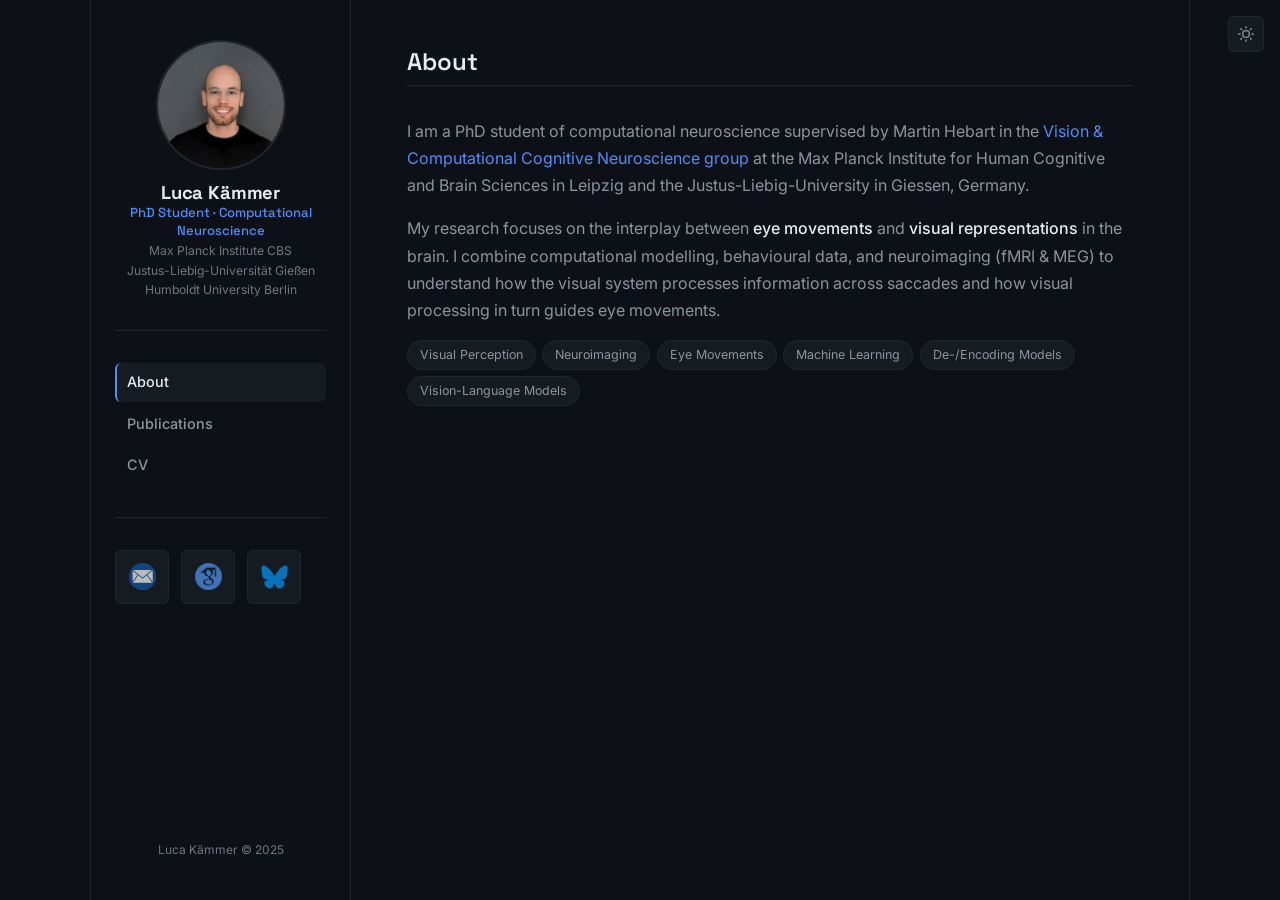
==== index.html @ f7e36b68 "last updates" ====
<!DOCTYPE html>
<html lang="en">
<head>
  <meta charset="UTF-8">
  <meta name="viewport" content="width=device-width, initial-scale=1.0">
  <title>Luca Kämmer — Computational Neuroscience</title>
  <meta name="description" content="PhD student in computational neuroscience at MPI CBS, Justus-Liebig-Universität Gießen, and Humboldt University Berlin.">
  <link rel="preconnect" href="https://fonts.googleapis.com">
  <link rel="preconnect" href="https://fonts.gstatic.com" crossorigin>
  <link href="https://fonts.googleapis.com/css2?family=Space+Grotesk:wght@400;500;600;700&family=Inter:ital,wght@0,400;0,500;1,400&display=swap" rel="stylesheet">
  <link rel="stylesheet" href="style.css">
  <script src="theme.js"></script>
</head>
<body>
<button id="theme-toggle" aria-label="Toggle light/dark mode">
  <svg class="icon-sun" xmlns="http://www.w3.org/2000/svg" width="16" height="16" viewBox="0 0 24 24" fill="none" stroke="currentColor" stroke-width="2" stroke-linecap="round" stroke-linejoin="round"><circle cx="12" cy="12" r="5"/><line x1="12" y1="1" x2="12" y2="3"/><line x1="12" y1="21" x2="12" y2="23"/><line x1="4.22" y1="4.22" x2="5.64" y2="5.64"/><line x1="18.36" y1="18.36" x2="19.78" y2="19.78"/><line x1="1" y1="12" x2="3" y2="12"/><line x1="21" y1="12" x2="23" y2="12"/><line x1="4.22" y1="19.78" x2="5.64" y2="18.36"/><line x1="18.36" y1="5.64" x2="19.78" y2="4.22"/></svg>
  <svg class="icon-moon" xmlns="http://www.w3.org/2000/svg" width="16" height="16" viewBox="0 0 24 24" fill="none" stroke="currentColor" stroke-width="2" stroke-linecap="round" stroke-linejoin="round"><path d="M21 12.79A9 9 0 1 1 11.21 3 7 7 0 0 0 21 12.79z"/></svg>
</button>
<div class="layout">

  <!-- Sidebar -->
  <aside class="sidebar">
    <div class="sidebar-profile">
      <img src="image.png" alt="Luca Kämmer" class="sidebar-photo">
      <div>
        <h1 class="sidebar-name">Luca Kämmer</h1>
        <p class="sidebar-title">PhD Student · Computational Neuroscience</p>
        <div class="sidebar-affiliations">
          <span>Max Planck Institute CBS</span>
          <span>Justus-Liebig-Universität Gießen</span>
          <span>Humboldt University Berlin</span>
        </div>
      </div>
    </div>

    <div class="sidebar-divider"></div>

    <nav class="sidebar-nav">
      <ul>
        <li><a href="index.html" class="active">About</a></li>
        <li><a href="publications.html">Publications</a></li>
        <li><a href="cv.html">CV</a></li>
      </ul>
    </nav>

    <div class="sidebar-divider"></div>

    <div class="sidebar-links">
      <a href="mailto:lucakaemmer@gmx.de" class="sidebar-icon-link" title="Email">
        <img src="icons/email.png" alt="Email">
      </a>
      <a href="https://scholar.google.com/citations?user=UzZ-Sy4AAAAJ&hl=en" class="sidebar-icon-link" target="_blank" rel="noopener" title="Google Scholar">
        <img src="icons/scholar.png" alt="Google Scholar">
      </a>
      <a href="https://bsky.app/profile/lucakaemmer.bsky.social" class="sidebar-icon-link" target="_blank" rel="noopener" title="Bluesky">
        <img src="icons/bluesky.png" alt="Bluesky">
      </a>
    </div>

    <div class="sidebar-spacer"></div>
    <p class="sidebar-footer">Luca Kämmer &copy; 2025</p>
  </aside>

  <!-- Main content -->
  <main class="content">
    <section class="section">
      <h2 class="section-title">About</h2>
      <div class="about-text">
        <p>
          I am a PhD student of computational neuroscience supervised by Martin Hebart in the 
          <a href="https://hebartlab.com/" target="_blank" rel="noopener">Vision &amp; Computational Cognitive Neuroscience group</a>
          at the Max Planck Institute for Human Cognitive and Brain Sciences in Leipzig and the Justus-Liebig-University in Giessen, Germany.
        </p>
        <p>
          My research focuses on the interplay between <strong>eye movements</strong> and <strong>visual representations</strong> in the brain. 
          I combine computational modelling, behavioural data, and neuroimaging (fMRI &amp; MEG) to understand how the visual
          system processes information across saccades and how visual processing in turn guides eye movements.
        </p>
        <div class="tag-group">
          <span class="tag">Visual Perception</span>
          <span class="tag">Neuroimaging</span>
          <span class="tag">Eye Movements</span>
          <span class="tag">Machine Learning</span>
          <span class="tag">De-/Encoding Models</span>
          <span class="tag">Vision-Language Models</span>
        </div>
      </div>
    </section>
  </main>

</div>
</body>
</html>
---- style.css ----
/* ============================================================
   CSS Custom Properties
   ============================================================ */
:root {
  --bg-base:        #0d1117;
  --bg-surface:     #161b22;
  --bg-hover:       #1c2128;
  --border:         #21262d;

  --text-primary:   #e6edf3;
  --text-secondary: #8b949e;
  --text-muted:     #6e7681;

  --accent:         #4f8ef7;
  --accent-dim:     #2d5aa8;

  --font-heading: 'Space Grotesk', sans-serif;
  --font-body:    'Inter', sans-serif;

  --sidebar-width: 260px;
  --radius:        6px;

  --space-sm:  0.5rem;
  --space-md:  1rem;
  --space-lg:  2rem;
  --space-xl:  4rem;
}

/* ============================================================
   Light mode overrides
   ============================================================ */
html.light {
  --bg-base:        #ffffff;
  --bg-surface:     #f6f8fa;
  --bg-hover:       #eaeef2;
  --border:         #d0d7de;
  --text-primary:   #1f2328;
  --text-secondary: #57606a;
  --text-muted:     #848d97;
  --accent:         #0969da;
  --accent-dim:     #0550ae;
}

/* ============================================================
   Theme toggle button
   ============================================================ */
#theme-toggle {
  position: fixed;
  top: 1rem;
  right: 1rem;
  z-index: 100;
  width: 36px;
  height: 36px;
  border-radius: var(--radius);
  border: 1px solid var(--border);
  background: var(--bg-surface);
  color: var(--text-secondary);
  cursor: pointer;
  display: flex;
  align-items: center;
  justify-content: center;
  transition: border-color 0.2s, background 0.2s, color 0.2s;
  padding: 0;
}

#theme-toggle:hover {
  border-color: var(--accent);
  color: var(--text-primary);
  background: var(--bg-hover);
}

.icon-moon { display: none; }
html.light .icon-sun  { display: none; }
html.light .icon-moon { display: block; }

/* ============================================================
   Reset & Base
   ============================================================ */
*, *::before, *::after {
  box-sizing: border-box;
  margin: 0;
  padding: 0;
}

html {
  scroll-behavior: smooth;
}

body {
  background: var(--bg-base);
  color: var(--text-primary);
  font-family: var(--font-body);
  font-size: 1rem;
  line-height: 1.7;
}

a {
  color: var(--accent);
  text-decoration: none;
}

a:hover {
  text-decoration: underline;
}

h1, h2, h3, h4 {
  font-family: var(--font-heading);
  font-weight: 600;
  line-height: 1.2;
}

/* ============================================================
   Layout
   ============================================================ */
.layout {
  display: flex;
  min-height: 100vh;
  max-width: 1100px;
  margin: 0 auto;
  border-left: 1px solid var(--border);
  border-right: 1px solid var(--border);
}

/* ============================================================
   Sidebar
   ============================================================ */
.sidebar {
  width: var(--sidebar-width);
  flex-shrink: 0;
  position: sticky;
  top: 0;
  height: 100vh;
  overflow-y: auto;
  border-right: 1px solid var(--border);
  padding: 2.5rem 1.5rem;
  display: flex;
  flex-direction: column;
  gap: 2rem;
  background: var(--bg-base);
}

/* Profile block */
.sidebar-profile {
  display: flex;
  flex-direction: column;
  align-items: center;
  text-align: center;
  gap: 0.75rem;
}

.sidebar-photo {
  width: 130px;
  height: 130px;
  border-radius: 50%;
  object-fit: cover;
  border: 2px solid var(--border);
  filter: grayscale(15%);
  display: block;
}

.sidebar-name {
  font-size: 1.15rem;
  font-weight: 700;
  color: var(--text-primary);
  letter-spacing: -0.01em;
  font-family: var(--font-heading);
}

.sidebar-title {
  font-size: 0.82rem;
  color: var(--accent);
  font-family: var(--font-heading);
  font-weight: 500;
  line-height: 1.4;
}

.sidebar-affiliations {
  display: flex;
  flex-direction: column;
  gap: 0.15rem;
  margin-top: 0.1rem;
}

.sidebar-affiliations span {
  font-size: 0.76rem;
  color: var(--text-muted);
  line-height: 1.4;
}

/* Divider */
.sidebar-divider {
  height: 1px;
  background: var(--border);
  flex-shrink: 0;
}

/* Nav */
.sidebar-nav ul {
  list-style: none;
  display: flex;
  flex-direction: column;
  gap: 0.15rem;
}

.sidebar-nav a {
  display: block;
  padding: 0.45rem 0.75rem;
  border-radius: var(--radius);
  font-size: 0.9rem;
  font-weight: 500;
  color: var(--text-secondary);
  text-decoration: none;
  transition: color 0.15s, background 0.15s;
}

.sidebar-nav a:hover {
  color: var(--text-primary);
  background: var(--bg-hover);
  text-decoration: none;
}

.sidebar-nav a.active {
  color: var(--text-primary);
  background: var(--bg-surface);
  border-left: 2px solid var(--accent);
  padding-left: calc(0.75rem - 2px);
}

/* External icon links */
.sidebar-links {
  display: flex;
  flex-direction: row;
  gap: 0.75rem;
  align-items: center;
}

.sidebar-icon-link {
  display: flex;
  align-items: center;
  justify-content: center;
  width: 54px;
  height: 54px;
  border-radius: var(--radius);
  border: 1px solid var(--border);
  background: var(--bg-surface);
  transition: border-color 0.2s, background 0.2s;
  text-decoration: none;
  flex-shrink: 0;
}

.sidebar-icon-link:hover {
  border-color: var(--accent);
  background: var(--bg-hover);
  text-decoration: none;
}

.sidebar-icon-link img {
  width: 27px;
  height: 27px;
  object-fit: contain;
  display: block;
  opacity: 0.7;
  transition: opacity 0.2s;
}

.sidebar-icon-link:hover img {
  opacity: 1;
}

/* Footer at bottom of sidebar */
.sidebar-spacer {
  flex: 1;
}

.sidebar-footer {
  font-size: 0.75rem;
  color: var(--text-muted);
  text-align: center;
}

/* ============================================================
   Content area
   ============================================================ */
.content {
  flex: 1;
  min-width: 0;
  padding: 3rem 3.5rem;
}

/* ============================================================
   Sections
   ============================================================ */
.section {
  padding: 0;
}

.section-title {
  font-size: 1.5rem;
  color: var(--text-primary);
  margin-bottom: var(--space-lg);
  padding-bottom: var(--space-sm);
  border-bottom: 1px solid var(--border);
}

.subsection-title {
  font-size: 0.82rem;
  color: var(--text-secondary);
  text-transform: uppercase;
  letter-spacing: 0.1em;
  margin-bottom: var(--space-md);
  font-weight: 600;
}

/* ============================================================
   About
   ============================================================ */
.about-grid {
  display: grid;
  grid-template-columns: 1fr 1fr;
  gap: var(--space-xl);
  align-items: start;
}

.about-text p {
  color: var(--text-secondary);
  margin-bottom: var(--space-md);
}

.about-text p:last-of-type {
  margin-bottom: 0;
}

.about-text strong {
  color: var(--text-primary);
  font-weight: 500;
}

.about-text a {
  color: var(--accent);
}

.tag-group {
  display: flex;
  flex-wrap: wrap;
  gap: 0.4rem;
  margin-top: var(--space-md);
}

.tag {
  display: inline-block;
  padding: 0.2rem 0.75rem;
  border: 1px solid var(--border);
  border-radius: 20px;
  font-size: 0.78rem;
  color: var(--text-secondary);
  background: var(--bg-surface);
}

#coauthor-graph {
  width: 100%;
  height: 460px;
  background: var(--bg-surface);
  border: 1px solid var(--border);
  border-radius: var(--radius);
  overflow: hidden;
}

/* ============================================================
   Publications
   ============================================================ */
.pub-group {
  margin-bottom: var(--space-xl);
}

.pub-group:last-child {
  margin-bottom: 0;
}

.pub-group-title {
  font-size: 0.82rem;
  font-weight: 600;
  color: var(--accent);
  text-transform: uppercase;
  letter-spacing: 0.1em;
  margin-bottom: var(--space-md);
  padding-left: var(--space-sm);
  border-left: 3px solid var(--accent-dim);
}

.pub-list {
  list-style: none;
  display: flex;
  flex-direction: column;
  gap: 0.5rem;
}

.pub-item {
  padding: var(--space-md);
  background: var(--bg-surface);
  border: 1px solid var(--border);
  border-radius: var(--radius);
  transition: border-color 0.2s;
}

.pub-item:hover {
  border-color: var(--accent-dim);
}

.pub-content {
  display: flex;
  justify-content: space-between;
  align-items: flex-start;
  gap: 1rem;
  font-size: 0.92rem;
}

.pub-main {
  display: flex;
  flex-direction: column;
  gap: 0.25rem;
  flex: 1;
  min-width: 0;
}

.pub-title {
  color: var(--text-primary);
  font-weight: 600;
  line-height: 1.4;
}

.pub-authors {
  color: var(--text-secondary);
  font-size: 0.88rem;
  line-height: 1.5;
}

.pub-venue {
  color: var(--text-muted);
  font-size: 0.85rem;
}

.pub-me {
  color: var(--text-primary);
  font-weight: 600;
  text-decoration: underline;
  text-decoration-color: var(--accent-dim);
  text-underline-offset: 2px;
}

.pub-meta {
  display: flex;
  flex-direction: column;
  align-items: flex-end;
  gap: 0.3rem;
  flex-shrink: 0;
  text-align: right;
}

.pub-year {
  color: var(--text-muted);
  font-size: 0.82rem;
  white-space: nowrap;
}

.pub-note {
  display: inline-block;
  padding: 0.2rem 0.6rem;
  border: 1px solid var(--accent-dim);
  border-radius: 4px;
  font-size: 0.78rem;
  color: var(--accent);
  white-space: nowrap;
  text-align: center;
}

/* ============================================================
   CV
   ============================================================ */
.btn {
  display: inline-block;
  padding: 0.55rem 1.4rem;
  border-radius: var(--radius);
  font-family: var(--font-heading);
  font-size: 0.9rem;
  font-weight: 500;
  cursor: pointer;
  transition: background 0.2s, color 0.2s;
  text-decoration: none;
  margin-bottom: var(--space-xl);
}

.btn--primary {
  background: var(--accent-dim);
  border: 1px solid var(--accent);
  color: var(--text-primary);
}

.btn--primary:hover {
  background: var(--accent);
  text-decoration: none;
}

.cv-grid {
  display: grid;
  grid-template-columns: repeat(auto-fit, minmax(260px, 1fr));
  gap: var(--space-lg);
}

.cv-block-title {
  font-size: 0.82rem;
  color: var(--text-secondary);
  text-transform: uppercase;
  letter-spacing: 0.1em;
  margin-bottom: var(--space-md);
  font-weight: 600;
}

.cv-list { list-style: none; }

.cv-item {
  display: grid;
  grid-template-columns: 90px 1fr;
  gap: var(--space-sm);
  padding: var(--space-sm) 0;
  border-bottom: 1px solid var(--border);
  font-size: 0.9rem;
}

.cv-item:last-child { border-bottom: none; }

.cv-date {
  color: var(--text-muted);
  font-size: 0.8rem;
  padding-top: 2px;
  white-space: nowrap;
}

.cv-details {
  color: var(--text-secondary);
  line-height: 1.5;
}

.cv-details strong {
  color: var(--text-primary);
  font-weight: 500;
}

/* ============================================================
   Contact
   ============================================================ */
.contact-inner {
  max-width: 560px;
}

.contact-lead {
  color: var(--text-secondary);
  margin-bottom: var(--space-lg);
}

.contact-list {
  list-style: none;
  display: flex;
  flex-direction: column;
  gap: 0.5rem;
}

.contact-list li {
  display: flex;
  align-items: center;
  gap: var(--space-md);
  padding: var(--space-md);
  background: var(--bg-surface);
  border: 1px solid var(--border);
  border-radius: var(--radius);
  transition: border-color 0.2s;
}

.contact-list li:hover { border-color: var(--accent-dim); }

.contact-label {
  color: var(--text-muted);
  font-size: 0.82rem;
  text-transform: uppercase;
  letter-spacing: 0.08em;
  min-width: 110px;
  font-weight: 500;
}

/* ============================================================
   Responsive — mobile: sidebar becomes top bar
   ============================================================ */
@media (max-width: 768px) {
  .layout {
    flex-direction: column;
  }

  .sidebar {
    width: 100%;
    height: auto;
    position: static;
    border-right: none;
    border-bottom: 1px solid var(--border);
    padding: 1.5rem;
    gap: 1.25rem;
  }

  .sidebar-profile {
    flex-direction: row;
    text-align: left;
    align-items: center;
    gap: 1rem;
  }

  .sidebar-photo {
    width: 80px;
    height: 80px;
    flex-shrink: 0;
  }

  .sidebar-affiliations {
    margin-top: 0.25rem;
  }

  .sidebar-nav ul {
    flex-direction: row;
    flex-wrap: wrap;
    gap: 0.25rem;
  }

  .sidebar-nav a {
    padding: 0.35rem 0.75rem;
  }

  .sidebar-links {
    flex-direction: row;
  }

  .sidebar-spacer { display: none; }

  .sidebar-footer { display: none; }

  .content {
    padding: 2rem 1.5rem;
  }

  .about-grid {
    grid-template-columns: 1fr;
  }
}

@media (max-width: 480px) {
  .cv-item {
    grid-template-columns: 1fr;
    gap: 0.2rem;
  }

  .sidebar {
    padding: 1.25rem;
  }

  .content {
    padding: 1.5rem 1rem;
  }
}
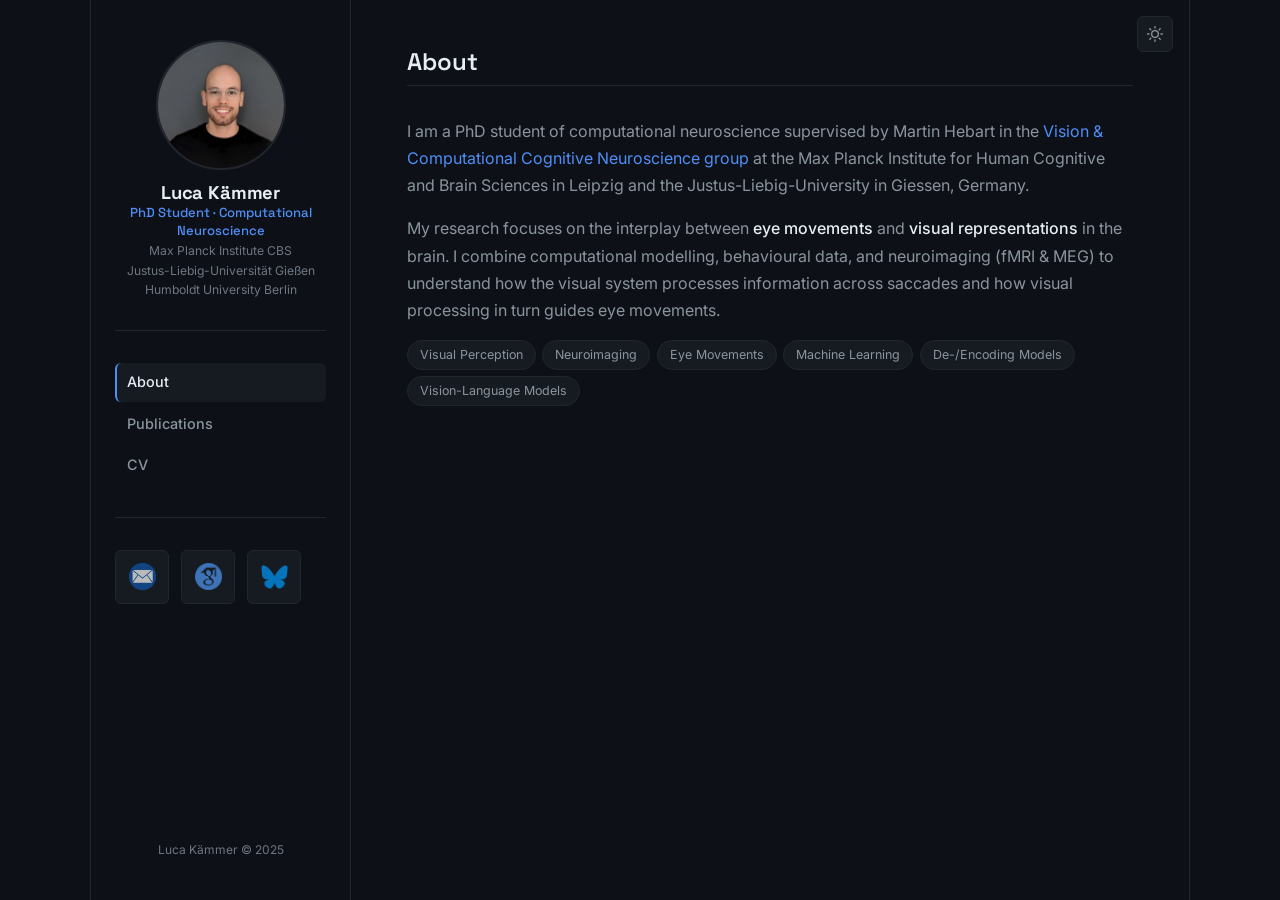
==== commit 53766f9b: "last updates" ====
--- a/index.html
+++ b/index.html
@@ -12,11 +12,11 @@
   <script src="theme.js"></script>
 </head>
 <body>
+<div class="layout">
 <button id="theme-toggle" aria-label="Toggle light/dark mode">
   <svg class="icon-sun" xmlns="http://www.w3.org/2000/svg" width="16" height="16" viewBox="0 0 24 24" fill="none" stroke="currentColor" stroke-width="2" stroke-linecap="round" stroke-linejoin="round"><circle cx="12" cy="12" r="5"/><line x1="12" y1="1" x2="12" y2="3"/><line x1="12" y1="21" x2="12" y2="23"/><line x1="4.22" y1="4.22" x2="5.64" y2="5.64"/><line x1="18.36" y1="18.36" x2="19.78" y2="19.78"/><line x1="1" y1="12" x2="3" y2="12"/><line x1="21" y1="12" x2="23" y2="12"/><line x1="4.22" y1="19.78" x2="5.64" y2="18.36"/><line x1="18.36" y1="5.64" x2="19.78" y2="4.22"/></svg>
   <svg class="icon-moon" xmlns="http://www.w3.org/2000/svg" width="16" height="16" viewBox="0 0 24 24" fill="none" stroke="currentColor" stroke-width="2" stroke-linecap="round" stroke-linejoin="round"><path d="M21 12.79A9 9 0 1 1 11.21 3 7 7 0 0 0 21 12.79z"/></svg>
 </button>
-<div class="layout">
 
   <!-- Sidebar -->
   <aside class="sidebar">
@@ -89,5 +89,6 @@
   </main>
 
 </div>
+</div>
 </body>
 </html>
--- a/style.css
+++ b/style.css
@@ -45,7 +45,7 @@
    Theme toggle button
    ============================================================ */
 #theme-toggle {
-  position: fixed;
+  position: absolute;
   top: 1rem;
   right: 1rem;
   z-index: 100;
@@ -119,6 +119,7 @@
   margin: 0 auto;
   border-left: 1px solid var(--border);
   border-right: 1px solid var(--border);
+  position: relative;
 }
 
 /* ============================================================
@@ -377,9 +378,9 @@
 }
 
 .pub-group-title {
-  font-size: 0.82rem;
+  font-size: 1rem;
   font-weight: 600;
-  color: var(--accent);
+  color: var(--text-primary);
   text-transform: uppercase;
   letter-spacing: 0.1em;
   margin-bottom: var(--space-md);
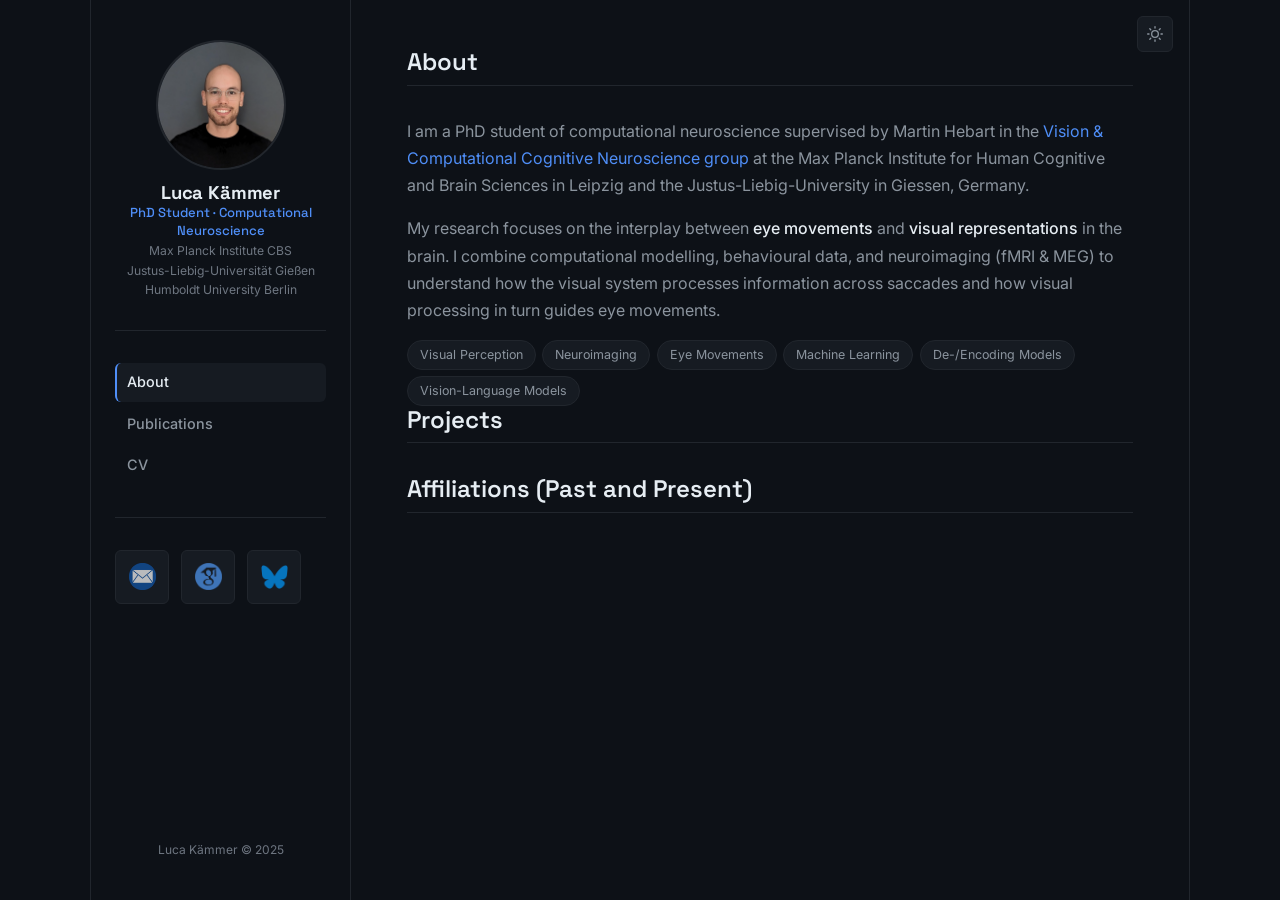
==== commit 8318e8e5: "last updates" ====
--- a/index.html
+++ b/index.html
@@ -86,6 +86,14 @@
         </div>
       </div>
     </section>
+
+    <section class="section">
+      <h2 class="section-title">Projects</h2>
+    </section>
+
+    <section class="section">
+      <h2 class="section-title">Affiliations (Past and Present)</h2>
+    </section>
   </main>
 
 </div>
--- a/style.css
+++ b/style.css
@@ -378,14 +378,30 @@
 }
 
 .pub-group-title {
-  font-size: 1rem;
+  font-size: 0.82rem;
   font-weight: 600;
-  color: var(--text-primary);
+  color: var(--accent);
   text-transform: uppercase;
   letter-spacing: 0.1em;
   margin-bottom: var(--space-md);
   padding-left: var(--space-sm);
   border-left: 3px solid var(--accent-dim);
+}
+
+.pub-year-group {
+  margin-bottom: var(--space-lg);
+}
+
+.pub-year-group:last-child {
+  margin-bottom: 0;
+}
+
+.pub-year-label {
+  font-size: 1rem;
+  font-weight: 600;
+  color: var(--text-primary);
+  font-family: var(--font-heading);
+  margin-bottom: 0.6rem;
 }
 
 .pub-list {
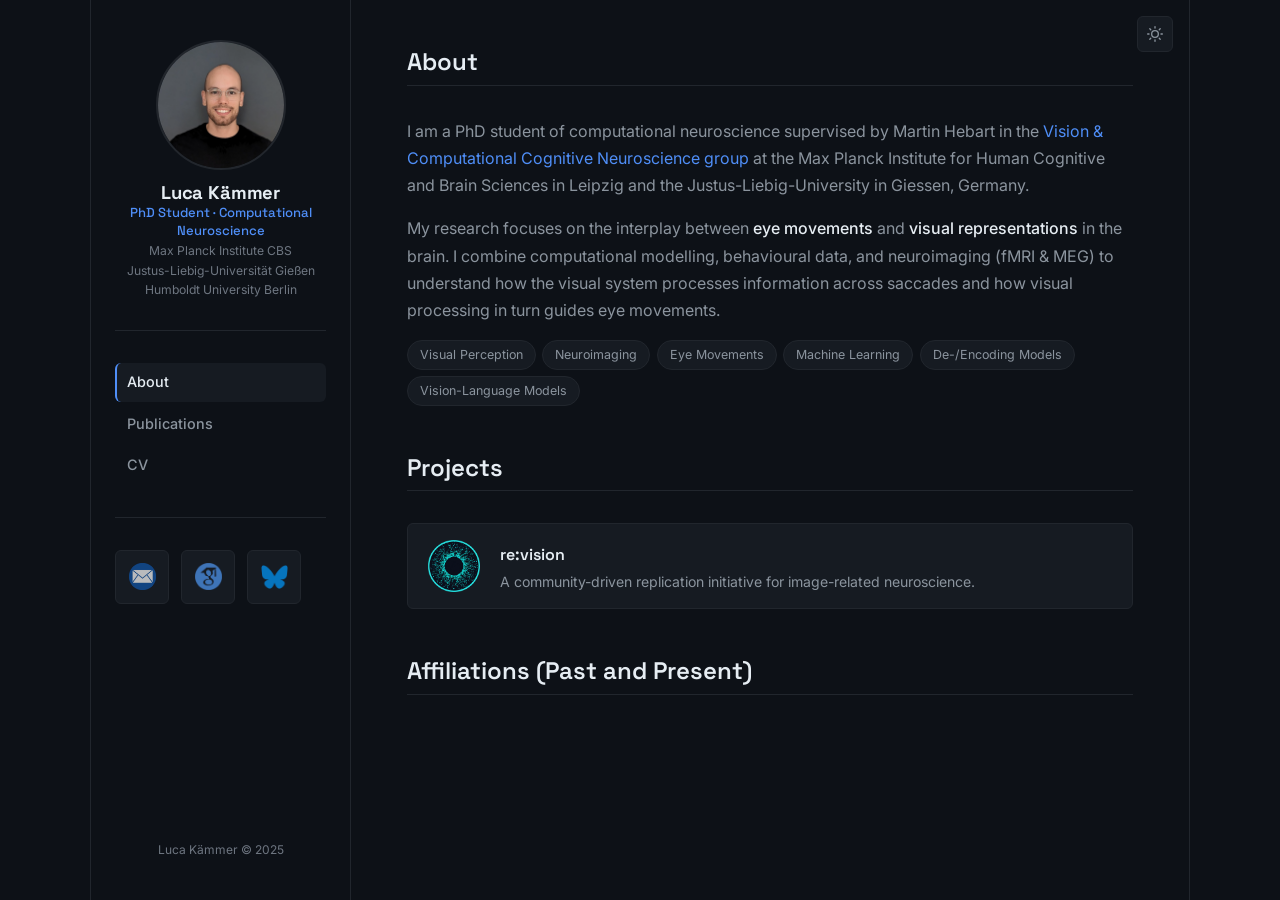
==== commit a12b0269: "last updates" ====
--- a/index.html
+++ b/index.html
@@ -89,6 +89,15 @@
 
     <section class="section">
       <h2 class="section-title">Projects</h2>
+      <div class="project-grid">
+        <a href="https://re-vision-initiative.org/" class="project-card" target="_blank" rel="noopener">
+          <img src="logos/revision-logo.png" alt="re:vision logo" class="project-icon">
+          <div class="project-info">
+            <span class="project-name">re:vision</span>
+            <span class="project-desc">A community-driven replication initiative for image-related neuroscience.</span>
+          </div>
+        </a>
+      </div>
     </section>
 
     <section class="section">
--- a/style.css
+++ b/style.css
@@ -286,6 +286,9 @@
   flex: 1;
   min-width: 0;
   padding: 3rem 3.5rem;
+  display: flex;
+  flex-direction: column;
+  gap: 3rem;
 }
 
 /* ============================================================
@@ -364,6 +367,60 @@
   border: 1px solid var(--border);
   border-radius: var(--radius);
   overflow: hidden;
+}
+
+/* ============================================================
+   Projects
+   ============================================================ */
+.project-grid {
+  display: flex;
+  flex-direction: column;
+  gap: 0.75rem;
+}
+
+.project-card {
+  display: flex;
+  align-items: center;
+  gap: 1.25rem;
+  padding: 1rem 1.25rem;
+  background: var(--bg-surface);
+  border: 1px solid var(--border);
+  border-radius: var(--radius);
+  text-decoration: none;
+  transition: border-color 0.2s, background 0.2s;
+}
+
+.project-card:hover {
+  border-color: var(--accent);
+  background: var(--bg-hover);
+  text-decoration: none;
+}
+
+.project-icon {
+  width: 52px;
+  height: 52px;
+  object-fit: contain;
+  flex-shrink: 0;
+  border-radius: 4px;
+}
+
+.project-info {
+  display: flex;
+  flex-direction: column;
+  gap: 0.2rem;
+}
+
+.project-name {
+  font-size: 1rem;
+  font-weight: 600;
+  color: var(--text-primary);
+  font-family: var(--font-heading);
+}
+
+.project-desc {
+  font-size: 0.88rem;
+  color: var(--text-secondary);
+  line-height: 1.5;
 }
 
 /* ============================================================
@@ -658,6 +715,7 @@
 
   .content {
     padding: 2rem 1.5rem;
+    gap: 2rem;
   }
 
   .about-grid {
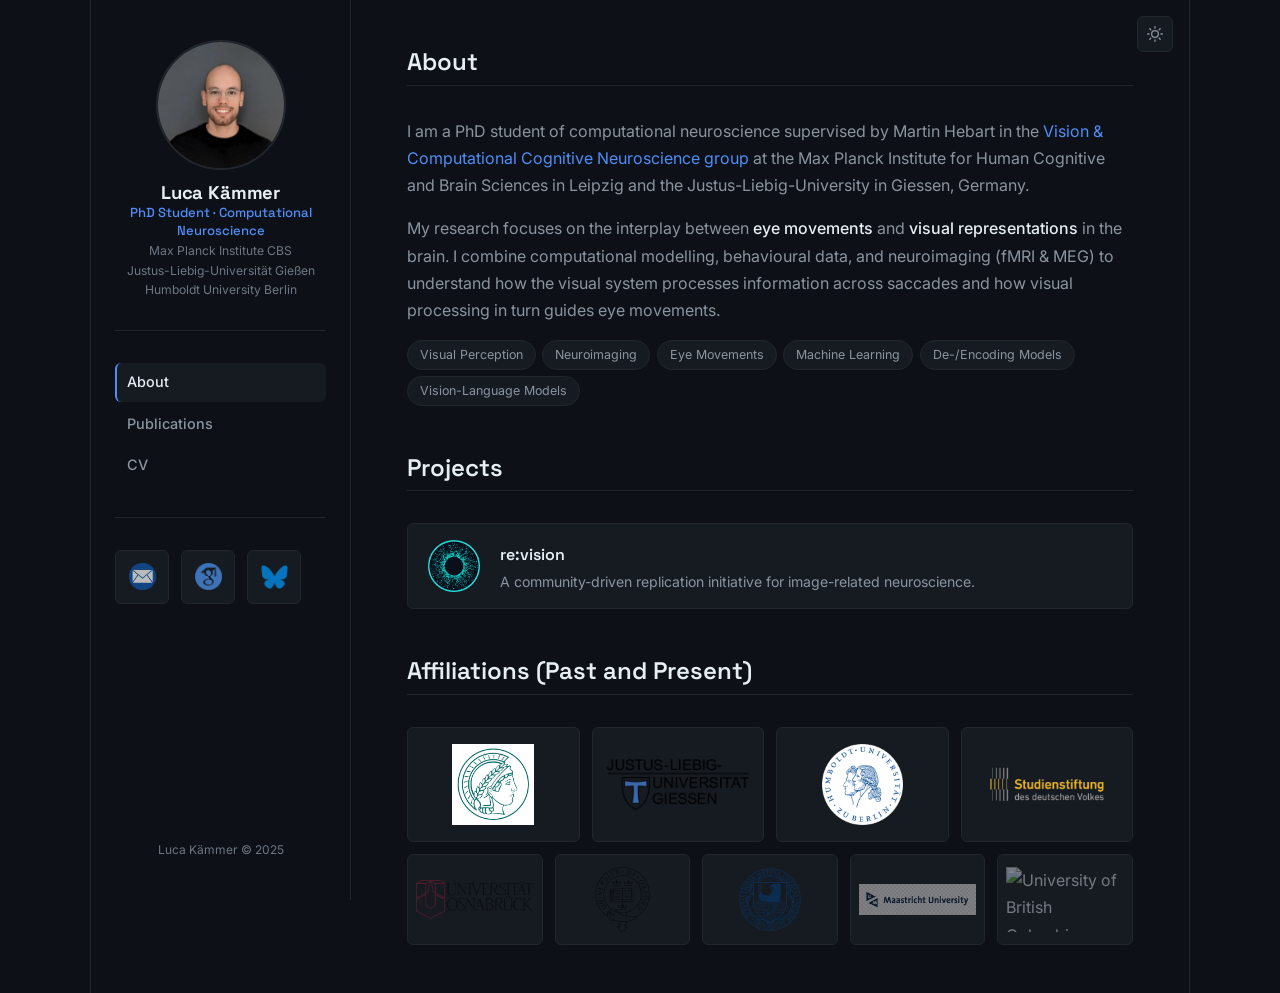
==== commit 063006bc: "last updates" ====
--- a/index.html
+++ b/index.html
@@ -102,6 +102,19 @@
 
     <section class="section">
       <h2 class="section-title">Affiliations (Past and Present)</h2>
+      <div class="affil-grid affil-grid--primary">
+        <div class="affil-box"><img src="logos/mpi.jpg" alt="Max Planck Institute CBS"></div>
+        <div class="affil-box"><img src="logos/JLU.png" alt="Justus-Liebig-Universität Gießen"></div>
+        <div class="affil-box"><img src="logos/hu_berlin.png" alt="Humboldt University Berlin"></div>
+        <div class="affil-box"><img src="logos/studienstiftung.png" alt="Studienstiftung des deutschen Volkes"></div>
+      </div>
+      <div class="affil-grid affil-grid--secondary">
+        <div class="affil-box affil-box--dim"><img src="logos/osna.png" alt="University of Osnabrück"></div>
+        <div class="affil-box affil-box--dim"><img src="logos/oxford.png" alt="University of Oxford"></div>
+        <div class="affil-box affil-box--dim"><img src="logos/fu_Berlin.png" alt="Freie Universität Berlin"></div>
+        <div class="affil-box affil-box--dim"><img src="logos/maastricht.png" alt="Maastricht University"></div>
+        <div class="affil-box affil-box--dim"><img src="logos/ubc.png" alt="University of British Columbia"></div>
+      </div>
     </section>
   </main>
 
--- a/style.css
+++ b/style.css
@@ -424,6 +424,54 @@
 }
 
 /* ============================================================
+   Affiliations
+   ============================================================ */
+.affil-grid {
+  display: grid;
+  gap: 0.75rem;
+}
+
+.affil-grid--primary {
+  grid-template-columns: repeat(4, 1fr);
+  margin-bottom: 0.75rem;
+}
+
+.affil-grid--secondary {
+  grid-template-columns: repeat(5, 1fr);
+}
+
+.affil-box {
+  background: var(--bg-surface);
+  border: 1px solid var(--border);
+  border-radius: var(--radius);
+  display: flex;
+  align-items: center;
+  justify-content: center;
+  padding: 1rem 0.75rem;
+  aspect-ratio: 3 / 2;
+}
+
+.affil-box img {
+  max-width: 100%;
+  max-height: 100%;
+  object-fit: contain;
+  display: block;
+}
+
+.affil-grid--secondary .affil-box {
+  padding: 0.75rem 0.5rem;
+}
+
+.affil-box--dim img {
+  opacity: 0.45;
+}
+
+@media (max-width: 768px) {
+  .affil-grid--primary  { grid-template-columns: repeat(2, 1fr); }
+  .affil-grid--secondary { grid-template-columns: repeat(3, 1fr); }
+}
+
+/* ============================================================
    Publications
    ============================================================ */
 .pub-group {
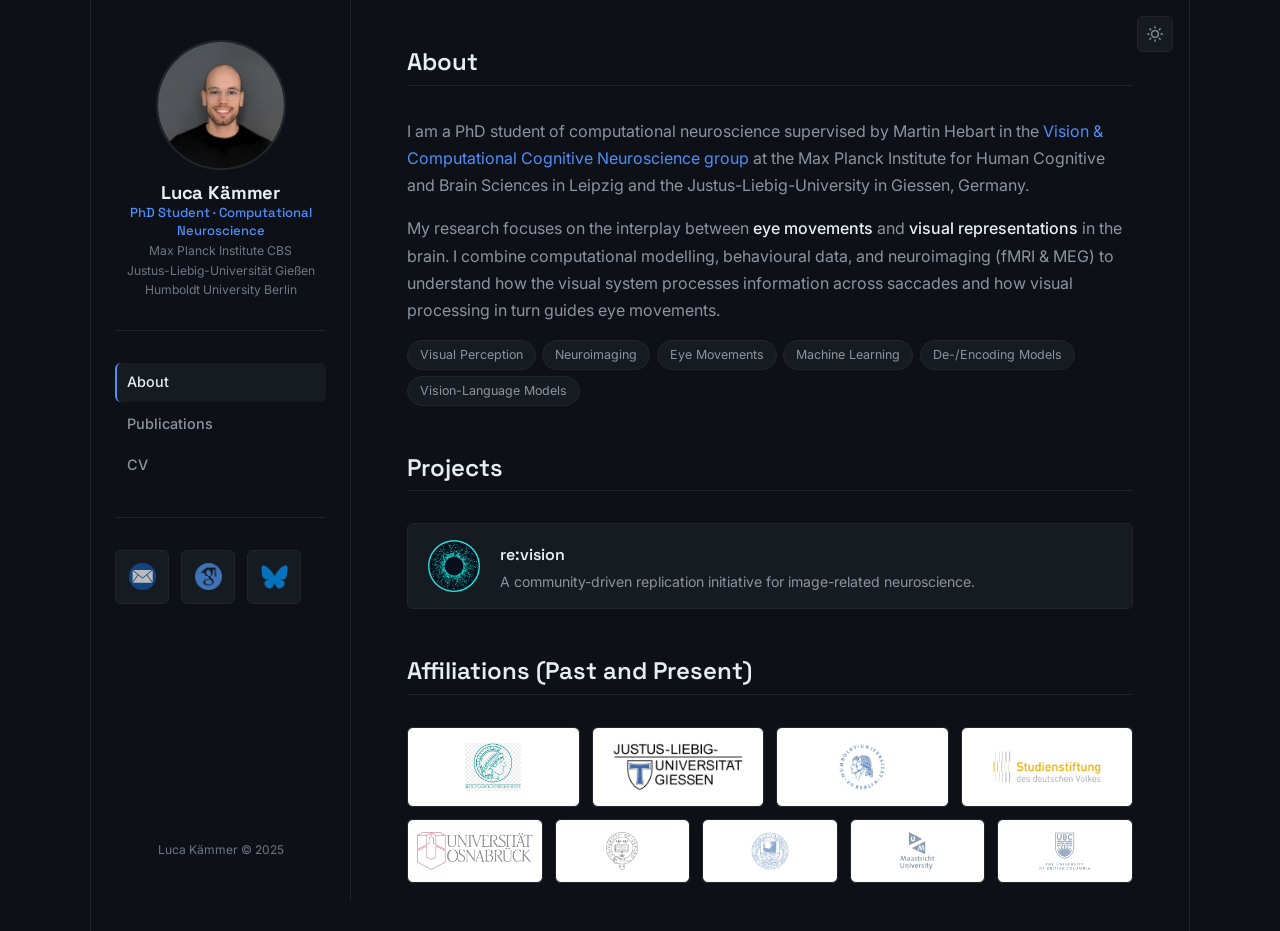
==== commit 0ec25ee7: "last updates" ====
--- a/index.html
+++ b/index.html
@@ -91,7 +91,7 @@
       <h2 class="section-title">Projects</h2>
       <div class="project-grid">
         <a href="https://re-vision-initiative.org/" class="project-card" target="_blank" rel="noopener">
-          <img src="logos/revision-logo.png" alt="re:vision logo" class="project-icon">
+          <img src="logos_new/revision-logo.png" alt="re:vision logo" class="project-icon">
           <div class="project-info">
             <span class="project-name">re:vision</span>
             <span class="project-desc">A community-driven replication initiative for image-related neuroscience.</span>
@@ -103,17 +103,17 @@
     <section class="section">
       <h2 class="section-title">Affiliations (Past and Present)</h2>
       <div class="affil-grid affil-grid--primary">
-        <div class="affil-box"><img src="logos/mpi.jpg" alt="Max Planck Institute CBS"></div>
-        <div class="affil-box"><img src="logos/JLU.png" alt="Justus-Liebig-Universität Gießen"></div>
-        <div class="affil-box"><img src="logos/hu_berlin.png" alt="Humboldt University Berlin"></div>
-        <div class="affil-box"><img src="logos/studienstiftung.png" alt="Studienstiftung des deutschen Volkes"></div>
+        <div class="affil-box"><img src="logos_new/mpi.png" alt="Max Planck Institute CBS"></div>
+        <div class="affil-box"><img src="logos_new/JLU.png" alt="Justus-Liebig-Universität Gießen"></div>
+        <div class="affil-box"><img src="logos_new/hu_berlin.png" alt="Humboldt University Berlin"></div>
+        <div class="affil-box"><img src="logos_new/studienstiftung.png" alt="Studienstiftung des deutschen Volkes"></div>
       </div>
       <div class="affil-grid affil-grid--secondary">
-        <div class="affil-box affil-box--dim"><img src="logos/osna.png" alt="University of Osnabrück"></div>
-        <div class="affil-box affil-box--dim"><img src="logos/oxford.png" alt="University of Oxford"></div>
-        <div class="affil-box affil-box--dim"><img src="logos/fu_Berlin.png" alt="Freie Universität Berlin"></div>
-        <div class="affil-box affil-box--dim"><img src="logos/maastricht.png" alt="Maastricht University"></div>
-        <div class="affil-box affil-box--dim"><img src="logos/ubc.png" alt="University of British Columbia"></div>
+        <div class="affil-box affil-box--dim"><img src="logos_new/osna.png" alt="University of Osnabrück"></div>
+        <div class="affil-box affil-box--dim"><img src="logos_new/oxford.png" alt="University of Oxford"></div>
+        <div class="affil-box affil-box--dim"><img src="logos_new/fu_Berlin.png" alt="Freie Universität Berlin"></div>
+        <div class="affil-box affil-box--dim"><img src="logos_new/maastricht.png" alt="Maastricht University"></div>
+        <div class="affil-box affil-box--dim"><img src="logos_new/ubc.png" alt="University of British Columbia"></div>
       </div>
     </section>
   </main>
--- a/style.css
+++ b/style.css
@@ -441,25 +441,31 @@
 }
 
 .affil-box {
-  background: var(--bg-surface);
+  background: #ffffff;
   border: 1px solid var(--border);
   border-radius: var(--radius);
+  height: 80px;
   display: flex;
   align-items: center;
   justify-content: center;
-  padding: 1rem 0.75rem;
-  aspect-ratio: 3 / 2;
+  padding: 0.75rem;
 }
 
 .affil-box img {
   max-width: 100%;
-  max-height: 100%;
+  max-height: 48px;
+  width: auto;
   object-fit: contain;
   display: block;
 }
 
 .affil-grid--secondary .affil-box {
-  padding: 0.75rem 0.5rem;
+  height: 64px;
+  padding: 0.5rem;
+}
+
+.affil-grid--secondary .affil-box img {
+  max-height: 38px;
 }
 
 .affil-box--dim img {
@@ -623,18 +629,20 @@
 }
 
 .cv-grid {
-  display: grid;
-  grid-template-columns: repeat(auto-fit, minmax(260px, 1fr));
-  gap: var(--space-lg);
+  display: flex;
+  flex-direction: column;
+  gap: var(--space-xl);
 }
 
 .cv-block-title {
   font-size: 0.82rem;
-  color: var(--text-secondary);
+  font-weight: 600;
+  color: var(--accent);
   text-transform: uppercase;
   letter-spacing: 0.1em;
   margin-bottom: var(--space-md);
-  font-weight: 600;
+  padding-left: var(--space-sm);
+  border-left: 3px solid var(--accent-dim);
 }
 
 .cv-list { list-style: none; }
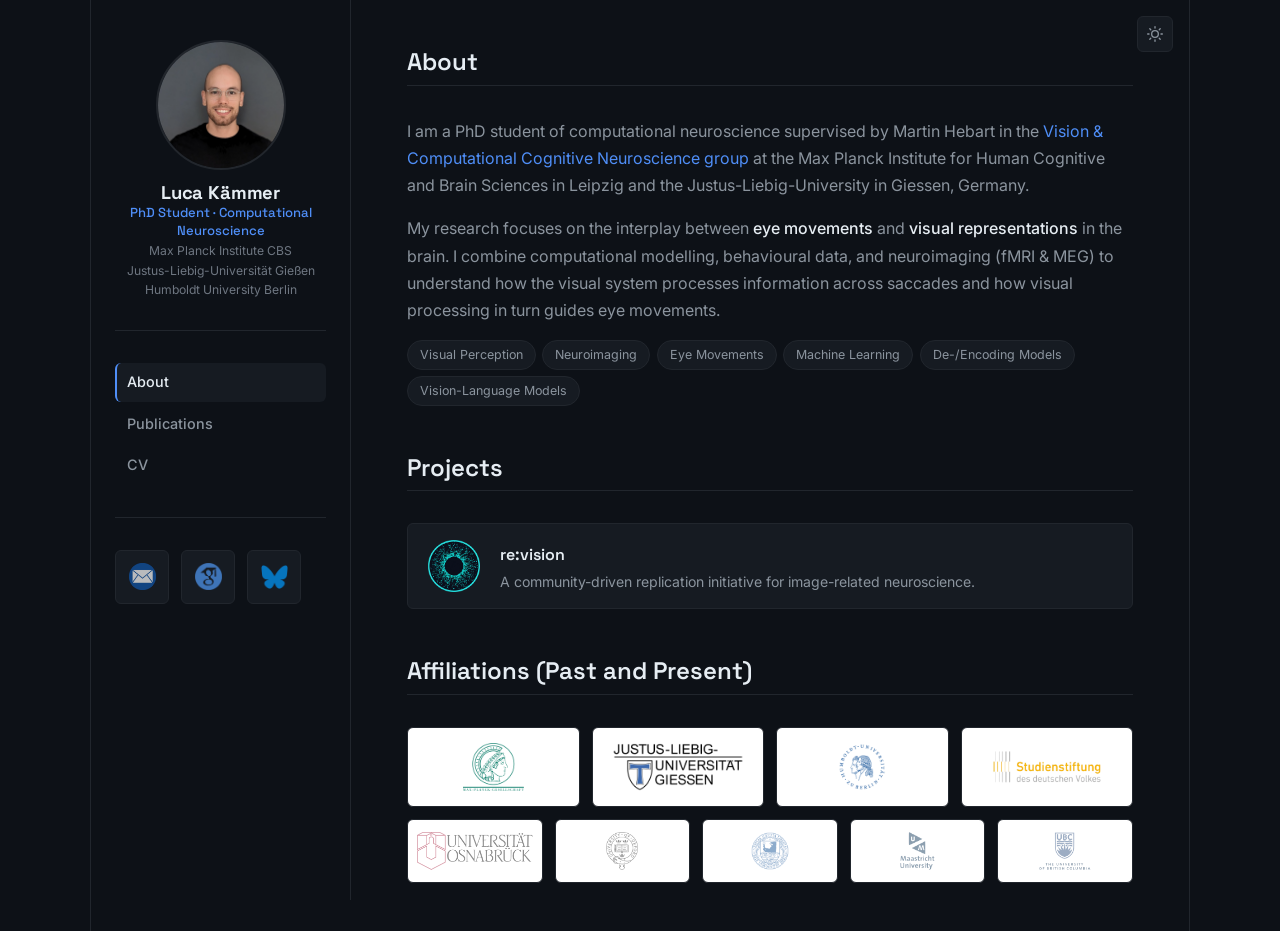
==== commit fef7bf98: "last updates" ====
--- a/index.html
+++ b/index.html
@@ -57,8 +57,6 @@
       </a>
     </div>
 
-    <div class="sidebar-spacer"></div>
-    <p class="sidebar-footer">Luca Kämmer &copy; 2025</p>
   </aside>
 
   <!-- Main content -->
